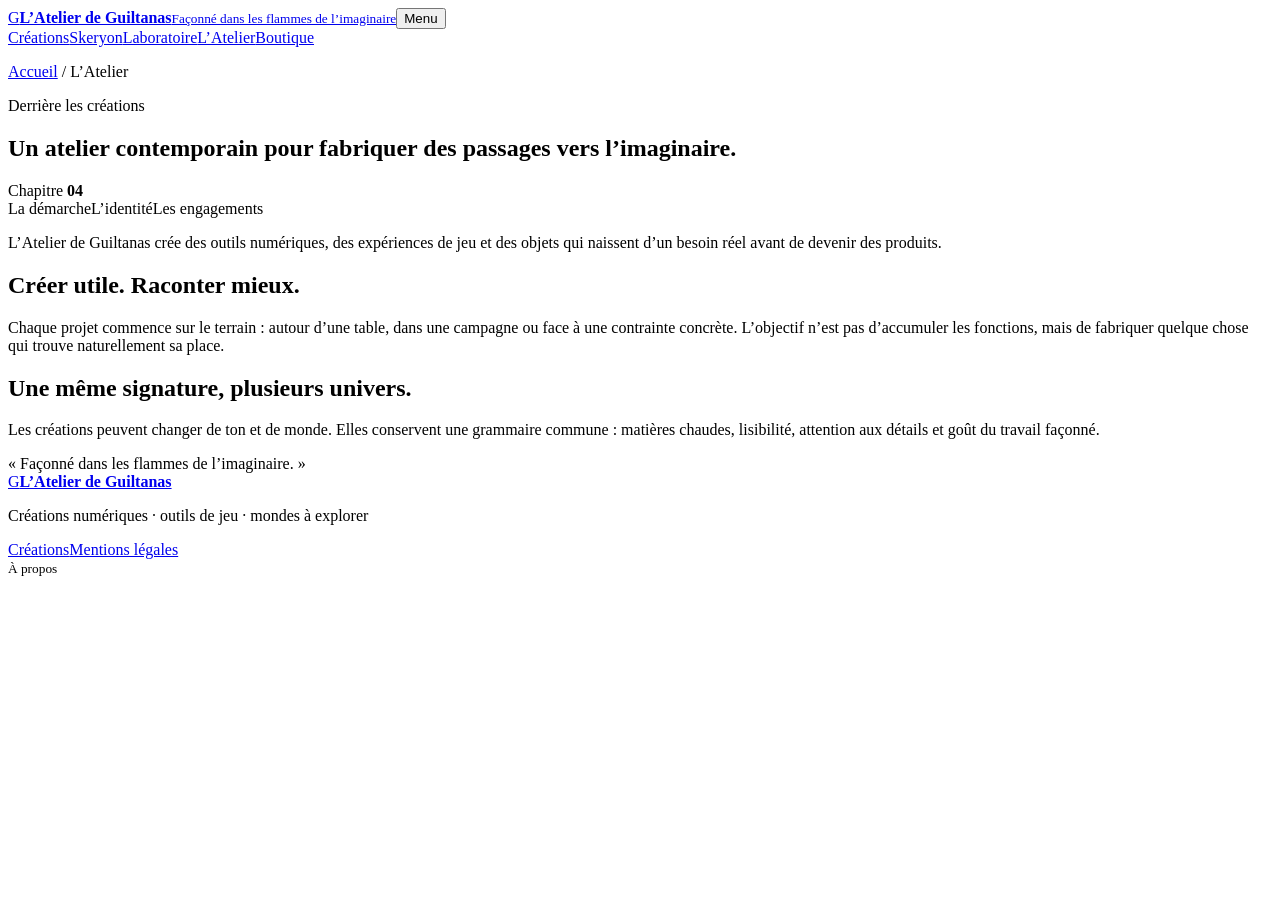
==== atelier.html @ 3a5d574d "Ajouter l’architecture multipage du site" ====
<!doctype html><html lang="fr"><head><meta charset="utf-8"><meta name="viewport" content="width=device-width,initial-scale=1"><meta name="color-scheme" content="light dark"><title>L’Atelier — L’Atelier de Guiltanas</title><link rel="stylesheet" href="site.css"></head><body><div class="grain"></div>
<header class="site-header"><a class="brand" href="index.html"><span class="sigil">G</span><span><b>L’Atelier de Guiltanas</b><small>Façonné dans les flammes de l’imaginaire</small></span></a><button class="menu-toggle" aria-expanded="false" aria-controls="nav">Menu</button><nav id="nav"><a href="creations.html">Créations</a><a href="skeryon.html">Skeryon</a><a href="laboratoire.html">Laboratoire</a><a class="current" href="atelier.html">L’Atelier</a><a class="nav-cta" href="boutique.html">Boutique</a></nav></header>
<main><section class="page-hero editorial"><div><p class="breadcrumb"><a href="index.html">Accueil</a> / L’Atelier</p><p class="kicker">Derrière les créations</p><h1>Un atelier contemporain pour fabriquer des passages vers l’imaginaire.</h1></div><div class="chapter">Chapitre <b>04</b></div></section><section class="article-layout"><aside><span>La démarche</span><span>L’identité</span><span>Les engagements</span></aside><article><p class="dropcap">L’Atelier de Guiltanas crée des outils numériques, des expériences de jeu et des objets qui naissent d’un besoin réel avant de devenir des produits.</p><h2>Créer utile. Raconter mieux.</h2><p>Chaque projet commence sur le terrain : autour d’une table, dans une campagne ou face à une contrainte concrète. L’objectif n’est pas d’accumuler les fonctions, mais de fabriquer quelque chose qui trouve naturellement sa place.</p><h2>Une même signature, plusieurs univers.</h2><p>Les créations peuvent changer de ton et de monde. Elles conservent une grammaire commune : matières chaudes, lisibilité, attention aux détails et goût du travail façonné.</p><div class="quote">« Façonné dans les flammes de l’imaginaire. »</div></article></section></main>
<footer><a class="footer-brand" href="index.html"><span class="sigil small">G</span><b>L’Atelier de Guiltanas</b></a><p>Créations numériques · outils de jeu · mondes à explorer</p><div><a href="creations.html">Créations</a><a href="#">Mentions légales</a></div><small>À propos</small></footer><script src="site.js"></script></body></html>
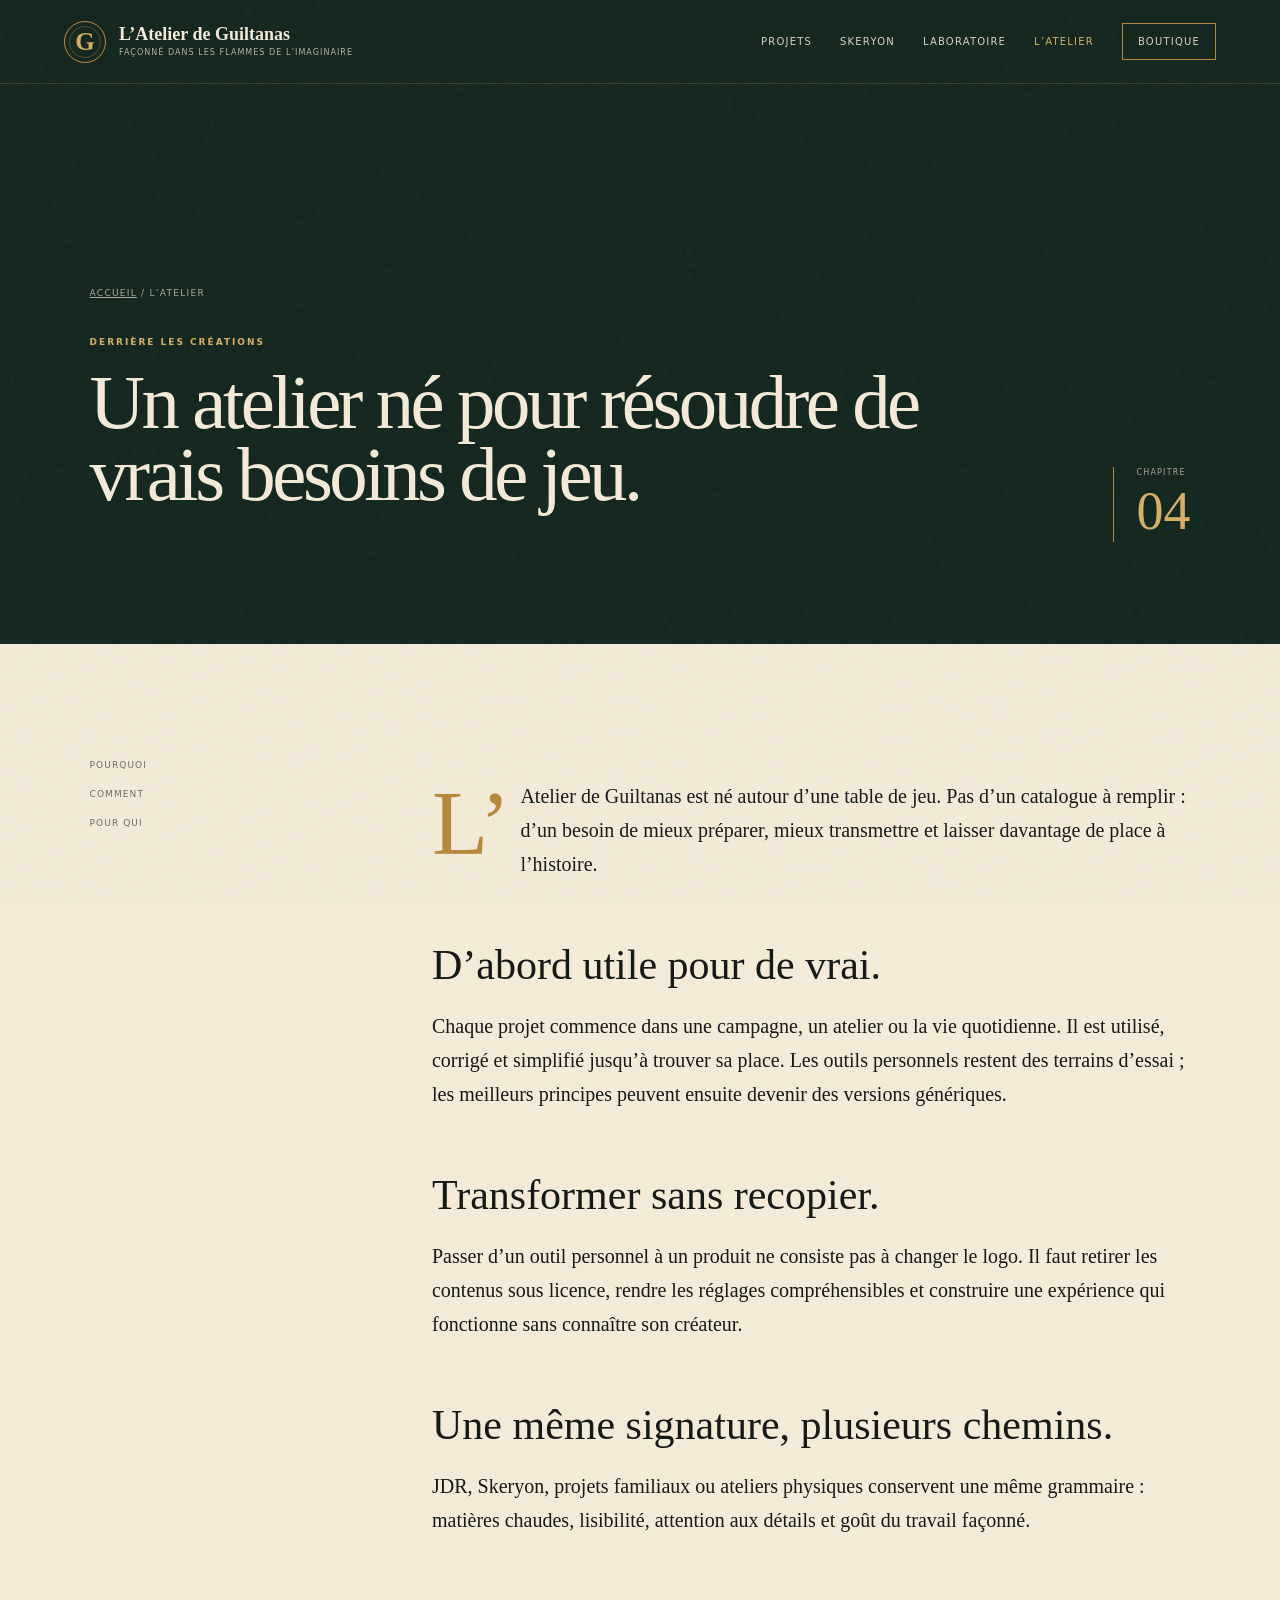
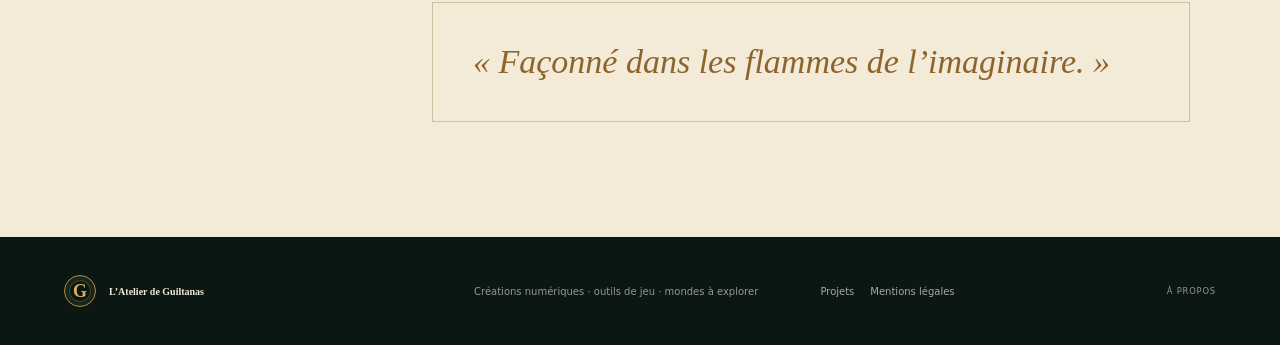
==== commit 9906baf5: "Structurer les projets par usage et diffusion" ====
--- a/atelier.html
+++ b/atelier.html
@@ -1,4 +1,4 @@
 <!doctype html><html lang="fr"><head><meta charset="utf-8"><meta name="viewport" content="width=device-width,initial-scale=1"><meta name="color-scheme" content="light dark"><title>L’Atelier — L’Atelier de Guiltanas</title><link rel="stylesheet" href="site.css"></head><body><div class="grain"></div>
-<header class="site-header"><a class="brand" href="index.html"><span class="sigil">G</span><span><b>L’Atelier de Guiltanas</b><small>Façonné dans les flammes de l’imaginaire</small></span></a><button class="menu-toggle" aria-expanded="false" aria-controls="nav">Menu</button><nav id="nav"><a href="creations.html">Créations</a><a href="skeryon.html">Skeryon</a><a href="laboratoire.html">Laboratoire</a><a class="current" href="atelier.html">L’Atelier</a><a class="nav-cta" href="boutique.html">Boutique</a></nav></header>
-<main><section class="page-hero editorial"><div><p class="breadcrumb"><a href="index.html">Accueil</a> / L’Atelier</p><p class="kicker">Derrière les créations</p><h1>Un atelier contemporain pour fabriquer des passages vers l’imaginaire.</h1></div><div class="chapter">Chapitre <b>04</b></div></section><section class="article-layout"><aside><span>La démarche</span><span>L’identité</span><span>Les engagements</span></aside><article><p class="dropcap">L’Atelier de Guiltanas crée des outils numériques, des expériences de jeu et des objets qui naissent d’un besoin réel avant de devenir des produits.</p><h2>Créer utile. Raconter mieux.</h2><p>Chaque projet commence sur le terrain : autour d’une table, dans une campagne ou face à une contrainte concrète. L’objectif n’est pas d’accumuler les fonctions, mais de fabriquer quelque chose qui trouve naturellement sa place.</p><h2>Une même signature, plusieurs univers.</h2><p>Les créations peuvent changer de ton et de monde. Elles conservent une grammaire commune : matières chaudes, lisibilité, attention aux détails et goût du travail façonné.</p><div class="quote">« Façonné dans les flammes de l’imaginaire. »</div></article></section></main>
-<footer><a class="footer-brand" href="index.html"><span class="sigil small">G</span><b>L’Atelier de Guiltanas</b></a><p>Créations numériques · outils de jeu · mondes à explorer</p><div><a href="creations.html">Créations</a><a href="#">Mentions légales</a></div><small>À propos</small></footer><script src="site.js"></script></body></html>
+<header class="site-header"><a class="brand" href="index.html"><span class="sigil">G</span><span><b>L’Atelier de Guiltanas</b><small>Façonné dans les flammes de l’imaginaire</small></span></a><button class="menu-toggle" aria-expanded="false" aria-controls="nav">Menu</button><nav id="nav"><a href="creations.html">Projets</a><a href="skeryon.html">Skeryon</a><a href="laboratoire.html">Laboratoire</a><a class="current" href="atelier.html">L’Atelier</a><a class="nav-cta" href="boutique.html">Boutique</a></nav></header>
+<main><section class="page-hero editorial"><div><p class="breadcrumb"><a href="index.html">Accueil</a> / L’Atelier</p><p class="kicker">Derrière les créations</p><h1>Un atelier né pour résoudre de vrais besoins de jeu.</h1></div><div class="chapter">Chapitre <b>04</b></div></section><section class="article-layout"><aside><span>Pourquoi</span><span>Comment</span><span>Pour qui</span></aside><article><p class="dropcap">L’Atelier de Guiltanas est né autour d’une table de jeu. Pas d’un catalogue à remplir : d’un besoin de mieux préparer, mieux transmettre et laisser davantage de place à l’histoire.</p><h2>D’abord utile pour de vrai.</h2><p>Chaque projet commence dans une campagne, un atelier ou la vie quotidienne. Il est utilisé, corrigé et simplifié jusqu’à trouver sa place. Les outils personnels restent des terrains d’essai ; les meilleurs principes peuvent ensuite devenir des versions génériques.</p><h2>Transformer sans recopier.</h2><p>Passer d’un outil personnel à un produit ne consiste pas à changer le logo. Il faut retirer les contenus sous licence, rendre les réglages compréhensibles et construire une expérience qui fonctionne sans connaître son créateur.</p><h2>Une même signature, plusieurs chemins.</h2><p>JDR, Skeryon, projets familiaux ou ateliers physiques conservent une même grammaire : matières chaudes, lisibilité, attention aux détails et goût du travail façonné.</p><div class="quote">« Façonné dans les flammes de l’imaginaire. »</div></article></section></main>
+<footer><a class="footer-brand" href="index.html"><span class="sigil small">G</span><b>L’Atelier de Guiltanas</b></a><p>Créations numériques · outils de jeu · mondes à explorer</p><div><a href="creations.html">Projets</a><a href="#">Mentions légales</a></div><small>À propos</small></footer><script src="site.js"></script></body></html>
--- a/site.css
+++ b/site.css
@@ -0,0 +1,67 @@
+:root{color-scheme:light dark;--forest:#13271f;--forest2:#1d382e;--brass:#b7873c;--gold:#d5af65;--paper:#f3ead8;--surface:#fbf5e8;--ink:#171916;--muted:#6f6b61;--rule:#cdbf9f;--serif:Georgia,'Times New Roman',serif;--sans:Inter,ui-sans-serif,system-ui,-apple-system,'Segoe UI',sans-serif}
+*{box-sizing:border-box}html{scroll-behavior:smooth}body{margin:0;background:var(--paper);color:var(--ink);font-family:var(--sans);line-height:1.55}.grain{position:fixed;inset:0;z-index:20;pointer-events:none;opacity:.045;background-image:url("data:image/svg+xml,%3Csvg viewBox='0 0 180 180' xmlns='http://www.w3.org/2000/svg'%3E%3Cfilter id='n'%3E%3CfeTurbulence type='fractalNoise' baseFrequency='.85' numOctaves='3'/%3E%3C/filter%3E%3Crect width='100%25' height='100%25' filter='url(%23n)' opacity='.6'/%3E%3C/svg%3E")}.site-header{height:84px;padding:0 clamp(20px,5vw,72px);display:flex;align-items:center;justify-content:space-between;background:var(--forest);color:var(--paper);border-bottom:1px solid rgba(213,175,101,.2);position:relative;z-index:10}.brand,.footer-brand{display:flex;align-items:center;gap:13px;color:inherit;text-decoration:none}.brand b{display:block;font:600 18px var(--serif)}.brand small{display:block;margin-top:2px;color:#b6b1a4;text-transform:uppercase;letter-spacing:.13em;font-size:8px}.sigil{width:42px;height:42px;border:1px solid var(--brass);border-radius:50%;display:grid;place-items:center;color:var(--gold);font:700 25px var(--serif);box-shadow:inset 0 0 0 4px var(--forest),inset 0 0 0 5px rgba(183,135,60,.35)}.sigil.small{width:32px;height:32px;font-size:18px}.site-header nav{display:flex;gap:28px;align-items:center}.site-header nav a{color:#d8d2c4;text-decoration:none;text-transform:uppercase;letter-spacing:.12em;font-size:10px;padding:10px 0}.site-header nav a:hover,.site-header nav a.current{color:var(--gold)}.nav-cta{border:1px solid var(--brass);padding:10px 15px!important}.menu-toggle{display:none}.kicker{color:#946b30;text-transform:uppercase;letter-spacing:.22em;font-size:9px;font-weight:800;margin:0 0 17px}.lead{font:clamp(18px,2vw,23px)/1.55 var(--serif);max-width:660px;color:inherit;opacity:.78}.breadcrumb{font-size:9px;text-transform:uppercase;letter-spacing:.14em;color:var(--muted);margin-bottom:35px}.breadcrumb a{color:inherit}.button{display:inline-flex;align-items:center;justify-content:center;padding:14px 19px;border:1px solid var(--brass);text-decoration:none;text-transform:uppercase;letter-spacing:.12em;font-size:9px;font-weight:800}.button.primary{background:var(--brass);color:var(--forest)}.button.ghost{color:inherit}.actions{display:flex;gap:12px;flex-wrap:wrap;margin-top:34px}.welcome{min-height:calc(100vh - 84px);display:grid;grid-template-columns:1.25fr .75fr;align-items:center;gap:7vw;padding:clamp(60px,9vw,130px) clamp(22px,7vw,105px);background:var(--forest);color:var(--paper);position:relative;overflow:hidden}.welcome:after{content:"";position:absolute;width:55vw;height:55vw;right:-21vw;top:-30vw;border-radius:50%;border:1px solid rgba(213,175,101,.13);box-shadow:0 0 0 80px rgba(213,175,101,.025),0 0 0 160px rgba(213,175,101,.015)}.welcome h1,.page-hero h1,.project-hero h1,.shop-hero h1{font:500 clamp(48px,7vw,100px)/.94 var(--serif);letter-spacing:-.045em;margin:0 0 30px}.welcome h1 em{color:var(--gold);font-weight:400}.welcome-copy{position:relative;z-index:1}.welcome-seal{width:min(320px,65vw);aspect-ratio:1;border:1px solid rgba(213,175,101,.48);border-radius:50%;display:grid;place-items:center;justify-self:center;position:relative;z-index:1}.welcome-seal:before,.welcome-seal:after{content:"◆";position:absolute;color:var(--brass);font-size:8px;top:50%}.welcome-seal:before{left:18px}.welcome-seal:after{right:18px}.welcome-seal i{position:absolute;inset:9px;border:1px solid rgba(213,175,101,.17);border-radius:50%}.welcome-seal span{font:500 clamp(100px,13vw,175px) var(--serif);color:transparent;-webkit-text-stroke:1px var(--gold);text-shadow:8px 9px 0 rgba(213,175,101,.08)}.welcome-seal small{position:absolute;bottom:42px;text-transform:uppercase;letter-spacing:.2em;font-size:7px;color:#bdb5a3}.doorway,.catalog,.chapter-section,.article-layout,.ledger,.project-copy{padding:clamp(65px,9vw,120px) clamp(22px,7vw,105px)}.section-intro{display:flex;align-items:end;justify-content:space-between;gap:30px;margin-bottom:46px}.section-intro h2,.catalog-head h2,.project-copy h2{font:500 clamp(36px,5vw,68px)/1 var(--serif);letter-spacing:-.035em;margin:0;max-width:900px}.door-grid,.catalog-grid,.chapter-grid,.placeholder-row,.fact-grid{display:grid;grid-template-columns:repeat(3,1fr);gap:16px}.door{min-height:300px;padding:25px;border:1px solid var(--rule);background:var(--surface);color:var(--ink);text-decoration:none;display:flex;flex-direction:column}.door>span,.chapter-grid span{font:italic 12px var(--serif);color:var(--brass)}.door h3{font:500 34px var(--serif);margin:auto 0 10px}.door p{font-family:var(--serif);font-size:16px;max-width:280px}.door b{margin-top:20px;text-transform:uppercase;letter-spacing:.14em;font-size:9px}.door.dark{background:var(--forest);color:var(--paper);border-color:var(--forest)}.door.brass{background:var(--brass);color:var(--forest);border-color:var(--brass)}.page-hero{min-height:560px;padding:clamp(60px,8vw,110px) clamp(22px,7vw,105px);display:grid;grid-template-columns:1fr auto;align-items:end;gap:40px;background:var(--forest);color:var(--paper)}.page-hero.compact{min-height:510px}.page-hero h1{font-size:clamp(48px,6vw,82px);max-width:900px}.page-hero .kicker,.realm-hero .kicker,.project-hero .kicker{color:var(--gold)}.page-hero .breadcrumb,.realm-hero .breadcrumb,.project-hero .breadcrumb{color:#aaa99f}.chapter{border-left:1px solid var(--brass);padding-left:22px;color:#a6a298;text-transform:uppercase;letter-spacing:.15em;font-size:8px}.chapter b{display:block;color:var(--gold);font:54px var(--serif);letter-spacing:0}.catalog-head{display:grid;grid-template-columns:1fr .7fr;align-items:end;gap:50px;margin-bottom:35px}.catalog-head.second{margin-top:90px;padding-top:50px;border-top:1px solid var(--rule)}.catalog-head h2{font-size:50px}.catalog-head>p{font:17px/1.5 var(--serif);color:var(--muted)}.project-tile{min-height:430px;padding:22px;background:var(--surface);color:var(--ink);border:1px solid var(--rule);text-decoration:none;display:flex;flex-direction:column;position:relative}.project-tile.featured{background:var(--forest);color:var(--paper);border-color:var(--forest)}.project-tile.warm{background:var(--brass);color:var(--forest);border-color:var(--brass)}.project-tile>i{position:absolute;right:22px;top:23px;font:italic 12px var(--serif);opacity:.55}.status{display:inline-block;align-self:flex-start;border:1px solid currentColor;padding:5px 7px;text-transform:uppercase;letter-spacing:.12em;font-size:8px}.available{color:#8fbea0}.beta{color:#946b30}.progress{color:#385244}.personal{color:#8d6a51}.tile-mark{width:104px;height:104px;border:1px solid var(--brass);border-radius:50%;display:grid;place-items:center;margin:auto;font:48px var(--serif);color:var(--brass)}.project-tile h3{font:500 34px var(--serif);margin:0 0 9px}.project-tile p{font:15px var(--serif)}.project-tile b{margin-top:20px;padding-top:16px;border-top:1px solid currentColor;text-transform:uppercase;letter-spacing:.12em;font-size:8px}.placeholder-row article{padding:23px;border-top:1px solid var(--rule)}.placeholder-row span{font-size:8px;text-transform:uppercase;letter-spacing:.13em;color:var(--brass)}.placeholder-row h3{font:25px var(--serif)}.realm-hero{min-height:calc(100vh - 84px);padding:clamp(60px,8vw,110px) clamp(22px,8vw,125px);display:grid;grid-template-columns:1fr .8fr;align-items:center;background:#101a16;color:var(--paper)}.realm-hero h1{font:500 clamp(90px,14vw,190px)/.8 var(--serif);color:var(--gold);margin:25px 0 45px}.realm-line{font:italic 28px var(--serif)}.realm-symbol{width:min(420px,65vw);aspect-ratio:1;justify-self:center;border:1px solid rgba(213,175,101,.4);display:grid;place-items:center;transform:rotate(7deg);position:relative}.realm-symbol i{position:absolute;inset:14%;border:1px solid rgba(213,175,101,.2);transform:rotate(24deg)}.realm-symbol span{font:190px var(--serif);color:transparent;-webkit-text-stroke:1px var(--brass);transform:rotate(-7deg)}.chapter-grid article{padding:28px;min-height:240px;border:1px solid var(--rule);background:var(--surface)}.chapter-grid h3{font:32px var(--serif);margin:65px 0 10px}.chapter-grid p{font-family:var(--serif)}.editor-note{margin-top:25px;color:var(--muted);font-size:10px;text-transform:uppercase;letter-spacing:.1em}.ledger{padding-top:0}.ledger-row{display:grid;grid-template-columns:60px 1fr 1fr auto;align-items:center;gap:30px;padding:32px 0;border-bottom:1px solid var(--rule)}.ledger-row>span{font:italic 13px var(--serif);color:var(--brass)}.ledger-row h2{font:30px var(--serif);margin:6px 0}.ledger-row p{font-family:var(--serif);margin:0}.ledger-row a{color:var(--ink);font-size:9px;text-transform:uppercase;letter-spacing:.12em}.article-layout{display:grid;grid-template-columns:240px 1fr;gap:8vw}.article-layout aside{display:flex;flex-direction:column;gap:15px;text-transform:uppercase;letter-spacing:.12em;color:var(--muted);font-size:9px}.article-layout article{max-width:790px}.article-layout article p{font:20px/1.7 var(--serif)}.article-layout h2{font:42px var(--serif);margin:60px 0 15px}.dropcap:first-letter{float:left;font:92px/.75 var(--serif);color:var(--brass);padding:10px 10px 0 0}.quote{margin-top:65px;padding:40px;border:1px solid var(--rule);font:italic 34px var(--serif);color:#8d642c}.shop-hero{min-height:calc(100vh - 84px);padding:clamp(70px,10vw,140px) clamp(22px,10vw,150px);background:var(--brass);color:var(--forest);display:flex;flex-direction:column;justify-content:center}.shop-hero h1{font-size:clamp(58px,8vw,112px)}.shop-note{margin-top:55px;padding:22px 0;border-top:1px solid rgba(19,39,31,.5);display:flex;gap:30px}.shop-note b{text-transform:uppercase;letter-spacing:.12em;font-size:9px}.project-hero{min-height:650px;padding:clamp(60px,8vw,110px) clamp(22px,8vw,125px);display:grid;grid-template-columns:1fr .65fr;align-items:center;gap:70px;background:var(--forest);color:var(--paper)}.project-hero h1{font-size:clamp(60px,8vw,110px);margin-top:25px}.project-emblem{width:min(330px,60vw);aspect-ratio:1;border:1px solid var(--brass);border-radius:50%;display:grid;place-items:center;justify-self:center;font:130px var(--serif);color:var(--gold);box-shadow:inset 0 0 0 12px var(--forest),inset 0 0 0 13px rgba(183,135,60,.3)}.fact-grid{padding:0 clamp(22px,8vw,125px);transform:translateY(-1px);background:var(--forest);color:var(--paper)}.fact-grid article{border:1px solid rgba(243,234,216,.18);padding:25px}.fact-grid b{text-transform:uppercase;letter-spacing:.12em;color:var(--gold);font-size:8px}.fact-grid p{font:17px var(--serif);margin:12px 0 0}.project-copy{max-width:1000px}.project-copy>p:last-child{font:20px/1.7 var(--serif);max-width:780px;color:var(--muted)}footer{background:#0b1713;color:#96988f;padding:38px clamp(20px,5vw,72px);display:grid;grid-template-columns:1.2fr 1fr 1fr auto;align-items:center;gap:28px;font-size:10px}.footer-brand{color:var(--paper);font-family:var(--serif)}footer p{margin:0}footer>div{display:flex;gap:16px}footer a{color:#aaa99f;text-decoration:none}footer small{text-transform:uppercase;letter-spacing:.1em}
+@media(prefers-color-scheme:dark){:root{--paper:#161b18;--surface:#1d2923;--ink:#f1e8d6;--muted:#b1aa9d;--rule:#4b5149}.door.brass,.project-tile.warm,.shop-hero{color:#13271f}.ledger-row a{color:var(--ink)}.quote{color:var(--gold)}}
+@media(max-width:900px){.site-header{height:72px}.brand small{display:none}.menu-toggle{display:block;background:transparent;color:var(--paper);border:1px solid #766746;padding:9px 12px;text-transform:uppercase;letter-spacing:.12em;font-size:9px}.site-header nav{display:none;position:absolute;top:72px;left:0;right:0;background:var(--forest);padding:23px;flex-direction:column;align-items:stretch;border-top:1px solid rgba(213,175,101,.2)}.site-header nav.open{display:flex}.welcome,.realm-hero,.project-hero{grid-template-columns:1fr}.welcome{min-height:auto}.welcome-seal{margin:35px auto}.door-grid,.catalog-grid,.chapter-grid,.placeholder-row,.fact-grid{grid-template-columns:1fr}.page-hero{min-height:460px}.catalog-head,.section-intro{display:block}.catalog-head>p{margin-top:18px}.catalog-grid{display:grid;grid-auto-flow:column;grid-auto-columns:min(84vw,350px);grid-template-columns:none;overflow-x:auto;scroll-snap-type:inline mandatory;padding-bottom:14px}.project-tile{scroll-snap-align:start}.ledger-row{grid-template-columns:40px 1fr}.ledger-row>p,.ledger-row>a{grid-column:2}.article-layout{grid-template-columns:1fr}.article-layout aside{flex-direction:row;flex-wrap:wrap}.project-emblem{display:none}footer{grid-template-columns:1fr 1fr}.chapter{display:none}}
+@media(max-width:560px){.brand b{font-size:15px}.sigil{width:36px;height:36px;font-size:21px}.welcome h1,.page-hero h1,.project-hero h1,.shop-hero h1{font-size:46px}.welcome{padding-top:70px}.welcome-seal{width:220px}.welcome-seal span{font-size:110px}.welcome-seal small{bottom:28px}.actions{display:grid}.doorway,.catalog,.chapter-section,.article-layout,.ledger,.project-copy{padding-left:20px;padding-right:20px}.door-grid{grid-template-columns:1fr}.door{min-height:230px}.realm-hero h1{font-size:88px}.realm-symbol{width:230px}.realm-symbol span{font-size:120px}.shop-note{display:grid}.fact-grid{padding:0 20px}.page-hero{padding:55px 20px}.article-layout h2{font-size:34px}.quote{font-size:27px;padding:25px}footer{grid-template-columns:1fr}footer>div{flex-wrap:wrap}}
+@media(prefers-reduced-motion:reduce){html{scroll-behavior:auto}}
+
+/* Mouvement progressif : moderne, léger et désactivable */
+@view-transition{navigation:auto}
+::view-transition-old(root){animation:page-out .2s ease both}
+::view-transition-new(root){animation:page-in .34s ease both}
+@keyframes page-out{to{opacity:0;transform:translateY(-6px)}}
+@keyframes page-in{from{opacity:0;transform:translateY(8px)}}
+.brand{view-transition-name:site-brand}
+.door,.project-tile,.chapter-grid article{transition:transform .28s ease,box-shadow .28s ease,border-color .28s ease}
+.door:hover,.project-tile:hover,.chapter-grid article:hover{transform:translateY(-6px);box-shadow:0 18px 45px rgba(21,27,22,.14)}
+.door b,.project-tile b,.reel-slide a{transition:letter-spacing .25s ease}
+.door:hover b,.project-tile:hover b,.reel-slide a:hover{letter-spacing:.19em}
+.featured-reel{padding:clamp(65px,9vw,120px) clamp(22px,7vw,105px);background:var(--forest);color:#f3ead8;overflow:hidden}
+.reel-head{display:flex;align-items:end;justify-content:space-between;gap:30px;margin-bottom:35px}
+.reel-head h2{font:500 clamp(38px,5vw,65px)/1 var(--serif);margin:0}
+.reel-head .kicker{color:var(--gold)}
+.reel-controls{display:flex;align-items:center;gap:13px}
+.reel-controls button{width:42px;height:42px;border:1px solid var(--brass);background:transparent;color:var(--gold);font-size:18px;cursor:pointer}
+.reel-controls button:hover{background:var(--brass);color:var(--forest)}
+.reel-controls span{min-width:42px;text-align:center;font:italic 12px var(--serif);color:#aaa99f}
+.reel-window{overflow:hidden}
+.reel-track{display:flex;transition:transform .5s cubic-bezier(.22,.75,.22,1)}
+.reel-slide{flex:0 0 100%;min-height:310px;border:1px solid rgba(243,234,216,.17);padding:clamp(24px,4vw,50px);display:grid;grid-template-columns:80px 1fr 180px;align-items:center;gap:35px}
+.reel-number{align-self:start;font:italic 13px var(--serif);color:var(--gold)}
+.reel-slide h3{font:500 clamp(42px,6vw,76px)/1 var(--serif);margin:20px 0 12px}
+.reel-slide p{font:19px var(--serif);color:#c7c1b3}
+.reel-slide a{color:var(--gold);text-decoration:none;text-transform:uppercase;letter-spacing:.13em;font-size:9px}
+.reel-glyph{width:150px;height:150px;border:1px solid var(--brass);border-radius:50%;display:grid;place-items:center;font:65px var(--serif);color:var(--gold)}
+.reveal{opacity:0;transform:translateY(20px);transition:opacity .65s ease,transform .65s cubic-bezier(.22,.75,.22,1)}
+.reveal.in-view{opacity:1;transform:none}
+.reading-progress{position:fixed;top:0;left:0;height:3px;width:0;background:var(--gold);z-index:100;pointer-events:none;transition:width .08s linear}
+@media(max-width:900px){.reel-slide{grid-template-columns:45px 1fr}.reel-glyph{display:none}.reel-head{align-items:start}.reel-controls{padding-top:8px}}
+@media(max-width:560px){.reel-head{display:block}.reel-controls{margin-top:22px}.reel-slide{grid-template-columns:1fr;min-height:360px}.reel-number{display:none}}
+@media(prefers-reduced-motion:reduce){.reel-track,.reveal,.door,.project-tile,.chapter-grid article{transition:none!important}.reveal{opacity:1;transform:none}::view-transition-group(*),::view-transition-old(*),::view-transition-new(*){animation:none!important}}
+
+/* Architecture éditoriale des projets */
+.project-paths,.project-list{padding:clamp(65px,9vw,120px) clamp(22px,7vw,105px)}
+.section-note{max-width:440px;color:var(--muted);font:17px/1.55 var(--serif)}
+.path-grid{display:grid;grid-template-columns:repeat(3,1fr);gap:16px}
+.path-card{min-height:520px;padding:26px;border:1px solid var(--rule);background:var(--surface);color:var(--ink);text-decoration:none;display:flex;flex-direction:column;position:relative;transition:transform .28s ease,box-shadow .28s ease}
+.path-card:hover{transform:translateY(-6px);box-shadow:0 18px 45px rgba(21,27,22,.14)}
+.path-card.product-path{background:var(--forest);color:var(--paper);border-color:var(--forest)}
+.path-card.side-path{background:var(--brass);color:var(--forest);border-color:var(--brass)}
+.path-index{position:absolute;right:25px;top:24px;font:italic 12px var(--serif);opacity:.6}
+.path-icon{width:108px;height:108px;margin:60px 0 auto;border:1px solid var(--brass);border-radius:50%;display:grid;place-items:center;color:var(--gold);font:48px var(--serif)}
+.private-path .path-icon{border-radius:4px;transform:rotate(45deg)}.private-path .path-icon::first-line{transform:rotate(-45deg)}
+.side-path .path-icon{border-color:var(--forest);color:var(--forest)}
+.access-label{text-transform:uppercase;letter-spacing:.14em;font-size:8px;font-weight:800;color:var(--brass);margin:22px 0 10px}
+.product-path .access-label{color:var(--gold)}.side-path .access-label{color:var(--forest)}
+.path-card h3{font:500 36px/1.05 var(--serif);margin:0 0 14px}.path-card p:not(.access-label){font:16px/1.55 var(--serif);opacity:.78}.path-card b{margin-top:25px;padding-top:18px;border-top:1px solid currentColor;text-transform:uppercase;letter-spacing:.13em;font-size:8px}
+.classification-note{padding:clamp(65px,8vw,100px) clamp(22px,12vw,180px);background:var(--forest);color:var(--paper)}
+.classification-note .kicker{color:var(--gold)}.classification-note h2{font:500 clamp(38px,5vw,68px)/1.05 var(--serif);margin:0 0 25px}.classification-note>p:last-child{max-width:780px;color:#c7c1b3;font:19px/1.65 var(--serif)}
+.collection-hero{min-height:620px;padding:clamp(60px,8vw,110px) clamp(22px,8vw,125px);display:grid;grid-template-columns:1fr .45fr;align-items:center;gap:70px;background:var(--forest);color:var(--paper)}
+.collection-hero h1{font:500 clamp(52px,7vw,96px)/.96 var(--serif);letter-spacing:-.045em;margin:20px 0 30px;max-width:950px}.collection-hero .kicker{color:var(--gold)}.collection-hero .breadcrumb{color:#aaa99f}
+.collection-mark{width:min(280px,55vw);aspect-ratio:1;border:1px solid var(--brass);display:grid;place-items:center;justify-self:center;color:var(--gold);font:110px var(--serif)}
+.product-collection .collection-mark{border-radius:50%}.side-collection{background:var(--brass);color:var(--forest)}.side-collection .breadcrumb,.side-collection .kicker{color:var(--forest)}.side-collection .collection-mark{border-color:var(--forest);color:var(--forest)}
+.list-intro{display:grid;grid-template-columns:1fr 1fr;margin-bottom:55px}.list-intro h2{font:500 clamp(38px,5vw,64px)/1 var(--serif);margin:0;grid-column:2}
+.project-entry{display:grid;grid-template-columns:70px 1fr auto;gap:35px;align-items:center;padding:36px 0;border-top:1px solid var(--rule)}.project-entry>span{font:italic 13px var(--serif);color:var(--brass)}.project-entry h3{font:500 32px var(--serif);margin:4px 0}.project-entry p{max-width:720px;margin:8px 0;font-family:var(--serif)}.project-entry>b{text-transform:uppercase;letter-spacing:.12em;font-size:8px;color:var(--muted);text-align:right}
+.next-route{padding:45px clamp(22px,7vw,105px);display:flex;align-items:center;justify-content:space-between;gap:30px;background:var(--brass);color:var(--forest)}.next-route p{font:24px var(--serif)}
+@media(max-width:900px){.path-grid{grid-template-columns:1fr}.path-card{min-height:390px}.collection-hero{grid-template-columns:1fr}.collection-mark{display:none}.list-intro{display:block}.list-intro h2{margin-top:12px}.project-entry{grid-template-columns:45px 1fr}.project-entry>b{grid-column:2;text-align:left}.next-route{align-items:flex-start;flex-direction:column}}
+@media(max-width:560px){.project-paths,.project-list{padding-left:20px;padding-right:20px}.path-card{min-height:420px}.collection-hero{padding:65px 20px;min-height:540px}.collection-hero h1{font-size:48px}.project-entry{grid-template-columns:1fr;gap:8px}.project-entry>b{grid-column:1}.project-entry>span{display:none}.next-route{padding:35px 20px}}
